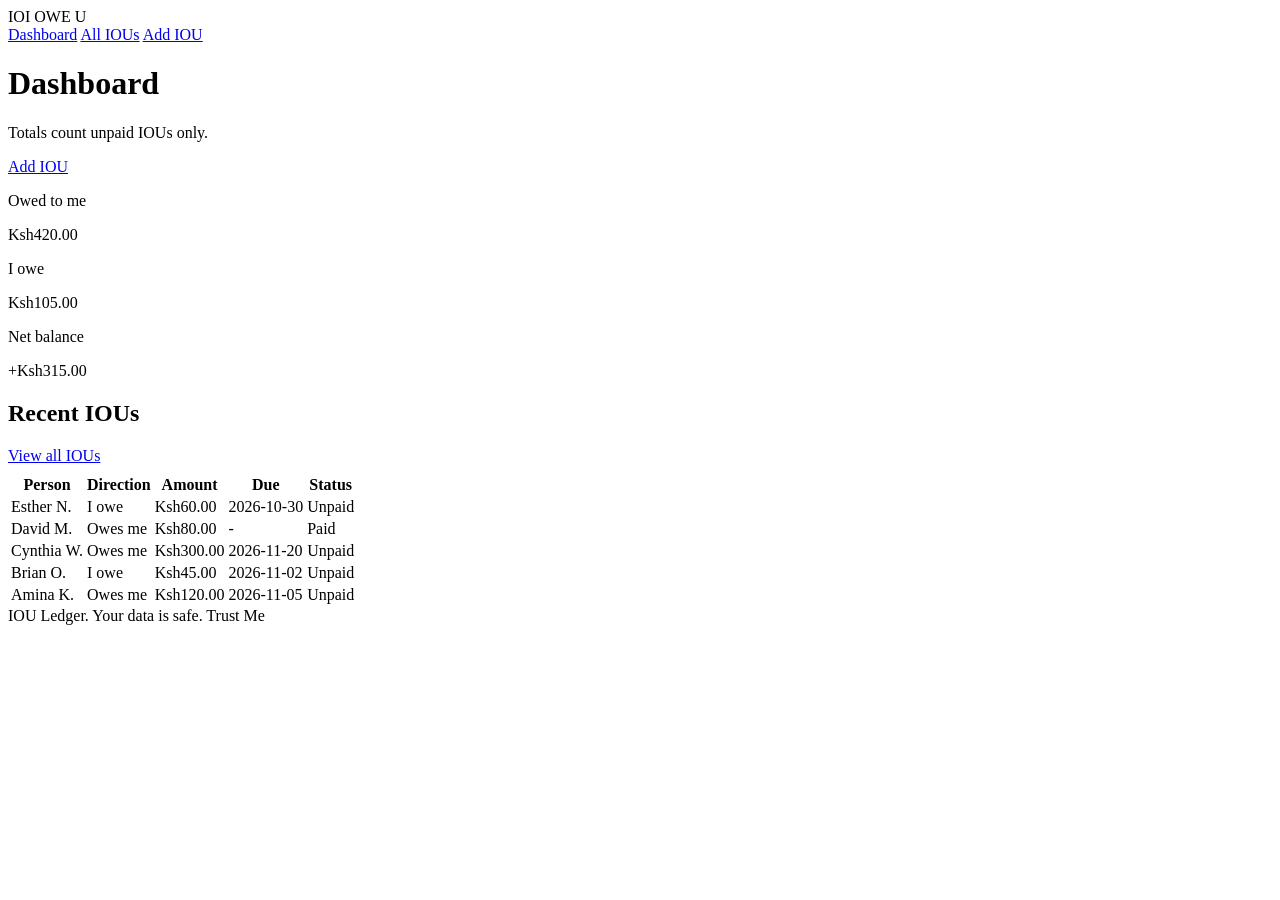
==== index.html @ d8842d18 "add script tag for JavaScript connection in index.html" ====
<!DOCTYPE html>
<html lang="en">
<head>
    <meta charset="UTF-8">
    <meta name="viewport" content="width=device-width, initial-scale=1.0">
    <title>IOU ledger - Dashboard</title>
     <link rel="preconnect" href="https://fonts.googleapis.com">
     <link rel="preconnect" href="https://fonts.gstatic.com" crossorigin>
     <link href="https://fonts.googleapis.com/css2?family=DynaPuff:wght@400..700&display=swap" rel="stylesheet">
     <link rel="stylesheet" href="style.css">
</head>
<body>
    <header>
        <div class = "wrap bar">
            <div class="logo"> <span class="mark">IO</span>I OWE U</div>
            <nav aria-label="Main">
                <a href="index.html" aria-current="page">Dashboard</a>
                <a href="ious.html">All IOUs</a>
                <a href="add.html">Add IOU</a>
            </nav>

        </div>
    </header>

    <main>
        <div class="head">
            <div>
                <h1>Dashboard</h1>
                <p class="sub">Totals count unpaid IOUs only.</p>
            </div>
            <a href="add.html" class="btn primary">Add IOU</a>
        </div>

        <!-- section tells the browser that this section is for totals -->
        <section class="stats" aria-label="Totals">
            <div class="card"><p class="lbl">Owed to me</p><p class="big">Ksh420.00</p></div>
            <div class="card"><p class="lbl">I owe</p><p class="big">Ksh105.00</p></div>
            <div class="card"><p class="lbl">Net balance</p><p class="big">+Ksh315.00</p></div>
        </section>


        <section class="card" aria-label="Recent IOUs">
            <div class="head" style="margin-bottom: 8px;">
                <h2>Recent IOUs</h2>
                <a href="ious.html">View all IOUs</a>
            </div>
            <div class="tw">
                <table>
                    <thead>
                        <tr><th>Person</th><th>Direction</th><th>Amount</th><th>Due</th><th>Status</th></tr>
                    </thead>
                    <tbody>
                         <tr><td>Esther N.</td><td><span class="pill out">I owe</span></td><td>Ksh60.00</td><td>2026-10-30</td><td><span class="pill unpaid">Unpaid</span></td></tr>
                         <tr class="done"><td>David M.</td><td><span class="pill in">Owes me</span></td><td class="amount">Ksh80.00</td><td>-</td><td><span class="pill paid">Paid</span></td></tr>
                         <tr><td>Cynthia W.</td><td><span class="pill in">Owes me</span></td><td>Ksh300.00</td><td>2026-11-20</td><td><span class="pill unpaid">Unpaid</span></td></tr>
                         <tr><td>Brian O.</td><td><span class="pill out">I owe</span></td><td>Ksh45.00</td><td>2026-11-02</td><td><span class="pill unpaid">Unpaid</span></td></tr>
                         <tr><td>Amina K.</td><td><span class="pill in">Owes me</span></td><td>Ksh120.00</td><td>2026-11-05</td><td><span class="pill unpaid">Unpaid</span></td></tr>
                    </tbody>
                </table>
            </div>
        </section>
    </main>

    <footer>
        <div class="wrap">IOU Ledger. Your data is safe. Trust Me</div>
    </footer>
    <!-- connecting the javascript -->
     <script src="storage.js"></script>
</body>
</html>
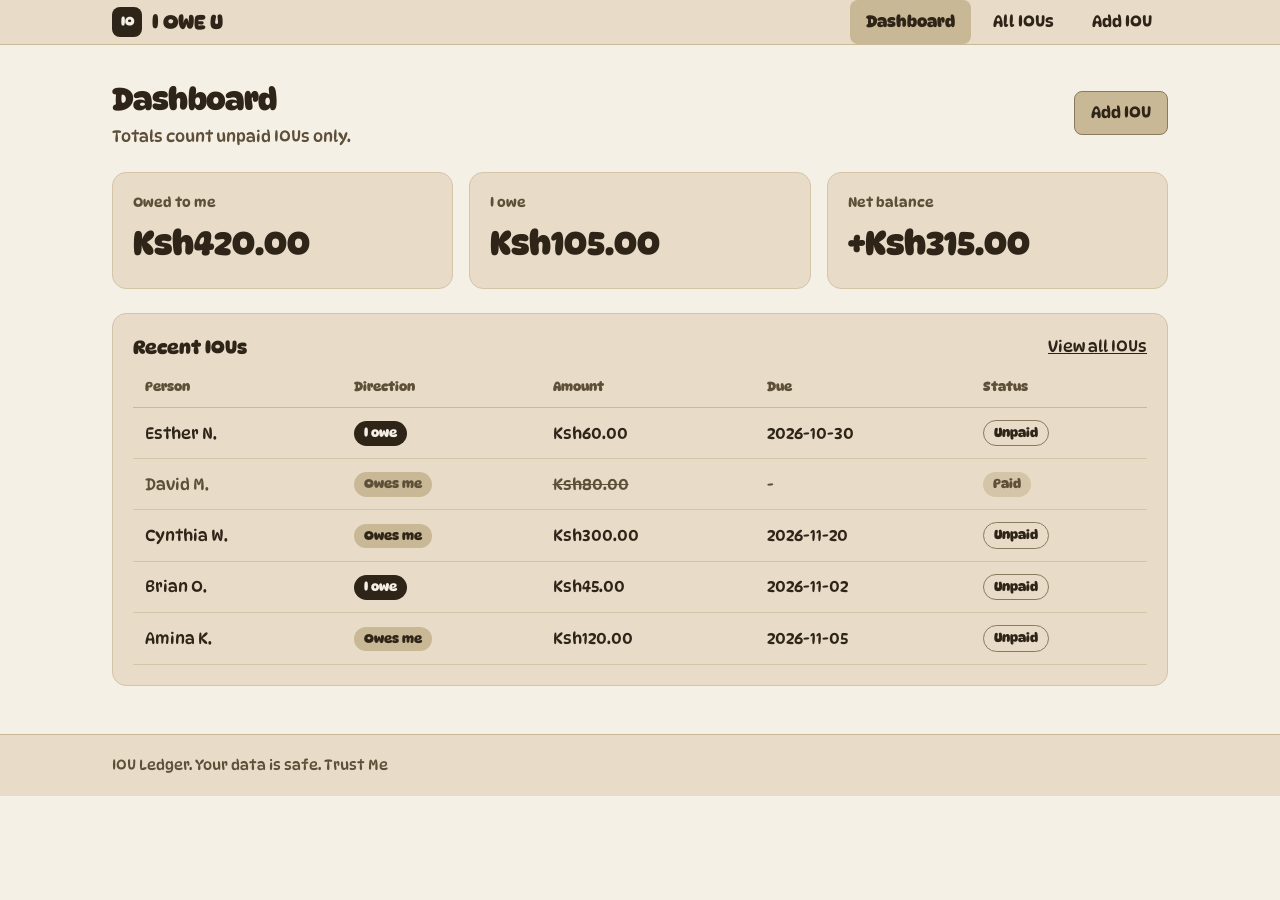
==== commit 1722b291: "fix: restructure dashboard layout and improve section organization in index.html" ====
--- a/index.html
+++ b/index.html
@@ -23,23 +23,23 @@
     </header>
 
     <main>
-        <div class="head">
+        <div class="wrap">
+            <div class="head">
             <div>
                 <h1>Dashboard</h1>
                 <p class="sub">Totals count unpaid IOUs only.</p>
             </div>
             <a href="add.html" class="btn primary">Add IOU</a>
-        </div>
+             </div>
 
-        <!-- section tells the browser that this section is for totals -->
-        <section class="stats" aria-label="Totals">
+            <!-- section tells the browser that this section is for totals -->
+            <section class="stats" aria-label="Totals">
             <div class="card"><p class="lbl">Owed to me</p><p class="big">Ksh420.00</p></div>
             <div class="card"><p class="lbl">I owe</p><p class="big">Ksh105.00</p></div>
             <div class="card"><p class="lbl">Net balance</p><p class="big">+Ksh315.00</p></div>
-        </section>
+            </section>
 
-
-        <section class="card" aria-label="Recent IOUs">
+            <section class="card" aria-label="Recent IOUs">
             <div class="head" style="margin-bottom: 8px;">
                 <h2>Recent IOUs</h2>
                 <a href="ious.html">View all IOUs</a>
@@ -58,7 +58,8 @@
                     </tbody>
                 </table>
             </div>
-        </section>
+             </section>
+        </div>
     </main>
 
     <footer>
@@ -66,5 +67,7 @@
     </footer>
     <!-- connecting the javascript -->
      <script src="storage.js"></script>
+     <script src="dashboard.js"></script>
+     
 </body>
 </html>
--- a/style.css
+++ b/style.css
@@ -0,0 +1,122 @@
+
+/* re-usable color codes */
+:root {
+  --palette-1: #f5f0e6;
+  --palette-2: #e8dcc8;
+  --palette-3: #d4c4a8;
+  --palette-4: #c9b896;
+  --palette-5: #b8a888;
+  --ink: #2e2417;     /* dark text so it stays readable on beige */
+  --muted: #5e4f39;   /* softer text for labels */
+  --line: #8a7a5c;    /* borders on inputs and buttons */
+  --danger: #8b1a12;  /* error text and delete buttons */
+}
+
+* { box-sizing: border-box; }
+
+body {
+  margin: 0;
+  font-family: "DynaPuff", system-ui, sans-serif;
+  background: var(--palette-1);
+  color: var(--ink);
+  line-height: 1.45;
+}
+
+/* some rules */
+a { color: var(--ink); }
+/* Shows a visible outline around the item */
+:focus-visible { outline: 3px solid var(--ink); outline-offset: 2px; }
+[hidden] { display: none !important; }
+
+.wrap { max-width: 1120px; margin: 0 auto; padding: 0 24px; }
+
+/* ---------- Header, navigation, footer ---------- */
+header { background: var(--palette-2); border-bottom: 1px solid var(--palette-4); }
+footer { background: var(--palette-2); border-top: 1px solid var(--palette-4); padding: 20px 0; color: var(--muted); font-size: 0.9rem; }
+
+.bar { display: flex; flex-wrap: wrap; align-items: center; justify-content: space-between; gap: 12px; padding: 14px 0; }
+.logo { display: flex; align-items: center; gap: 10px; font-weight: 700; font-size: 1.25rem; }
+.mark { width: 30px; height: 30px; border-radius: 8px; background: var(--ink); color: var(--palette-1); display: flex; align-items: center; justify-content: center; font-size: 0.8rem; }
+
+nav { display: flex; flex-wrap: wrap; gap: 6px; }
+nav a { display: flex; align-items: center; min-height: 44px; padding: 0 16px; border-radius: 8px; text-decoration: none; font-weight: 500; }
+nav a:hover { background: var(--palette-3); }
+nav a[aria-current="page"] { background: var(--palette-4); font-weight: 700; }
+
+/* ---------- Page layout ------ */
+main { padding: 32px 0 48px; }
+h1 { margin: 0; font-size: 1.9rem; letter-spacing: -0.02em; }
+h2 { margin: 0; font-size: 1.15rem; }
+.sub { margin: 4px 0 0; color: var(--muted); }
+.lbl { margin: 0; font-size: 0.85rem; font-weight: 500; color: var(--muted); }
+
+.head { display: flex; flex-wrap: wrap; align-items: center; justify-content: space-between; gap: 12px; margin-bottom: 24px; }
+.card { background: var(--palette-2); border: 1px solid var(--palette-3); border-radius: 14px; padding: 20px; }
+.stats { display: grid; gap: 16px; grid-template-columns: repeat(auto-fit, minmax(240px, 1fr)); margin-bottom: 24px; }
+.big { margin: 6px 0 0; font-size: 2.1rem; font-weight: 700; }
+
+/* ---------- Buttons and pills ---------- */
+.btn { display: inline-flex; align-items: center; justify-content: center; min-height: 44px; padding: 0 16px; border-radius: 8px; border: 1px solid var(--line); background: var(--palette-1); color: var(--ink); font: inherit; font-weight: 500; text-decoration: none; cursor: pointer; }
+.btn:hover { background: var(--palette-3); }
+.btn.primary { background: var(--palette-4); }
+.btn.primary:hover { background: var(--palette-5); }
+.btn.danger { color: var(--danger); }
+
+.pill { display: inline-block; padding: 3px 10px; border-radius: 99px; font-size: 0.8rem; font-weight: 700; }
+.pill.in { background: var(--palette-4); }                         /* they owe me */
+.pill.out { background: var(--ink); color: var(--palette-1); }     /* I owe them */
+.pill.paid { background: var(--palette-3); color: var(--muted); }
+.pill.unpaid { border: 1px solid var(--line); }
+
+/* ---------- Tables ---------- */
+.tw { overflow-x: auto; }
+table { width: 100%; border-collapse: collapse; }
+th { text-align: left; font-size: 0.8rem; color: var(--muted); padding: 10px 12px; border-bottom: 1px solid var(--palette-4); white-space: nowrap; }
+td { padding: 12px; border-bottom: 1px solid var(--palette-3); white-space: nowrap; }
+tr.done td { color: var(--muted); }
+tr.done .amount { text-decoration: line-through; }
+
+/* ---------- Filters and forms ---------- */
+.filters { display: flex; flex-wrap: wrap; gap: 16px; align-items: flex-end; margin-bottom: 16px; }
+.filters > div { flex: 1 1 160px; }
+.filters > div.wide { flex: 2 1 240px; }
+
+.field { margin-bottom: 18px; }
+input, select, textarea { display: block; width: 100%; min-height: 44px; margin-top: 6px; padding: 0 12px; border: 1px solid var(--line); border-radius: 8px; background: var(--palette-1); color: var(--ink); font: inherit; }
+textarea { padding: 10px 12px; min-height: 96px; resize: vertical; }
+input::placeholder, textarea::placeholder { color: var(--muted); }
+
+fieldset { border: 0; margin: 0 0 18px; padding: 0; }
+.choices { display: flex; flex-wrap: wrap; gap: 12px; margin-top: 6px; }
+.choice { display: flex; align-items: center; gap: 10px; flex: 1 1 160px; min-height: 44px; padding: 0 14px; border: 1px solid var(--line); border-radius: 8px; background: var(--palette-1); }
+.choice input { width: auto; min-height: 0; margin: 0; }
+
+.error { margin: 6px 0 0; color: var(--danger); font-size: 0.9rem; font-weight: 500; }
+.success { margin: 0 0 20px; padding: 12px 14px; border-radius: 8px; background: var(--palette-4); font-weight: 500; }
+
+.split { display: flex; flex-wrap: wrap; gap: 16px; align-items: flex-start; }
+.split .main-col { flex: 1.4 1 360px; }
+.split .side-col { flex: 1 1 280px; }
+.recent { list-style: none; margin: 16px 0 0; padding: 0; }
+.recent li { display: flex; flex-wrap: wrap; justify-content: space-between; gap: 8px; padding: 12px 0; border-bottom: 1px solid var(--palette-3); }
+.recent li:last-child { border-bottom: 0; }
+
+/* ---------- Responsive: mobile, tablet, desktop ---------- */
+@media (max-width: 600px) {
+  .wrap { padding: 0 16px; }
+  h1 { font-size: 1.5rem; }
+  .big { font-size: 1.7rem; }
+  nav { width: 100%; }
+  nav a { flex: 1 1 auto; justify-content: center; padding: 0 10px; }
+  .head .btn { width: 100%; }
+}
+
+@media (min-width: 601px) and (max-width: 1024px) {
+  .wrap { padding: 0 24px; }
+  .stats { grid-template-columns: repeat(2, 1fr); }
+}
+
+@media (min-width: 1025px) {
+  .wrap { padding: 0 32px; }
+  .stats { grid-template-columns: repeat(3, 1fr); }
+}
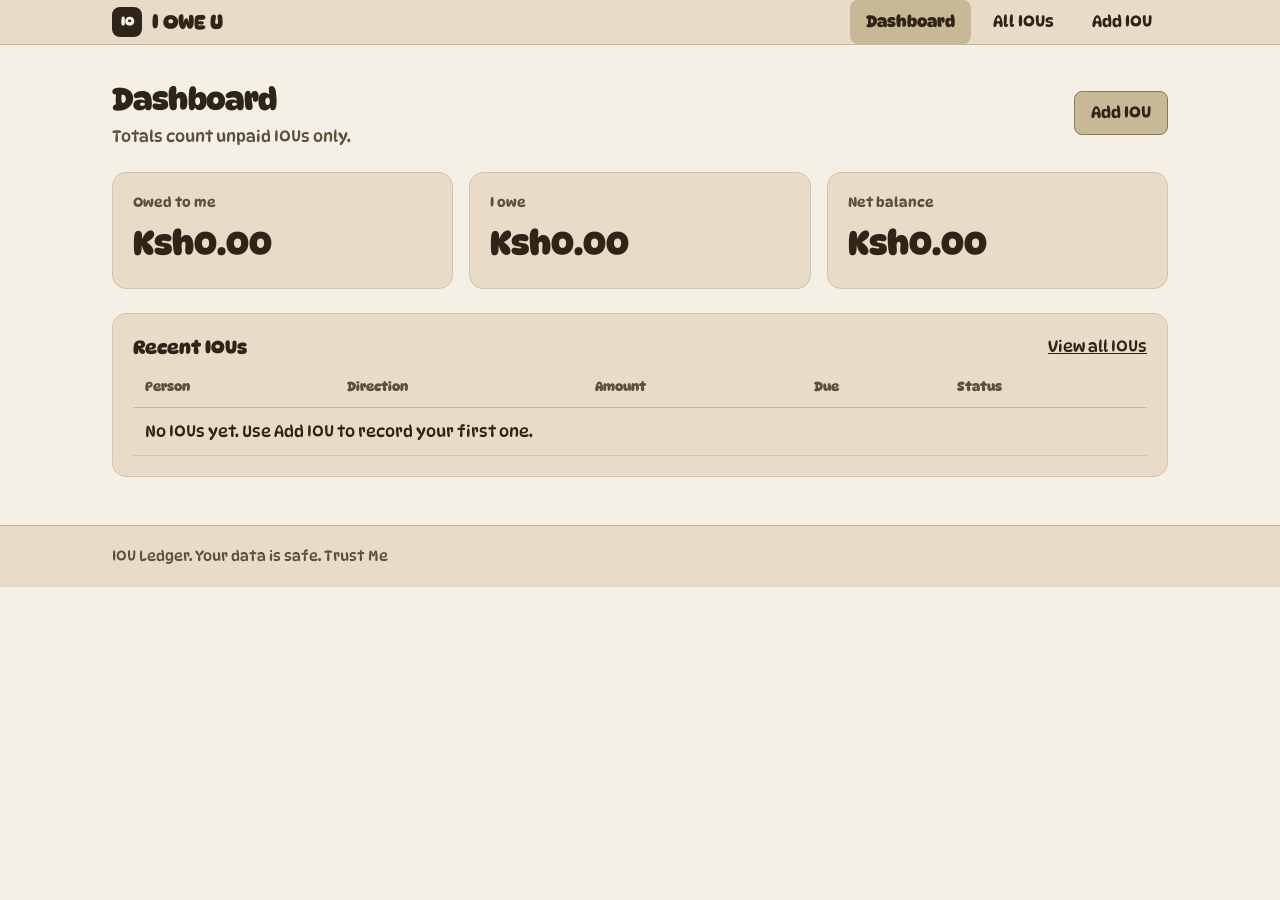
==== commit cc0f741a: "fix: update dashboard to use dynamic IDs and prepare recent IOUs table for data population" ====
--- a/index.html
+++ b/index.html
@@ -33,33 +33,28 @@
              </div>
 
             <!-- section tells the browser that this section is for totals -->
+            <!-- the ids below are how dashboard.js finds each number -->
             <section class="stats" aria-label="Totals">
-            <div class="card"><p class="lbl">Owed to me</p><p class="big">Ksh420.00</p></div>
-            <div class="card"><p class="lbl">I owe</p><p class="big">Ksh105.00</p></div>
-            <div class="card"><p class="lbl">Net balance</p><p class="big">+Ksh315.00</p></div>
+                <div class="card"><p class="lbl">Owed to me</p><p class="big" id="owed-to-me">Ksh0.00</p></div>
+                <div class="card"><p class="lbl">I owe</p><p class="big" id="i-owe">Ksh0.00</p></div>
+                <div class="card"><p class="lbl">Net balance</p><p class="big" id="net-balance">Ksh0.00</p></div>
             </section>
 
             <section class="card" aria-label="Recent IOUs">
-            <div class="head" style="margin-bottom: 8px;">
-                <h2>Recent IOUs</h2>
-                <a href="ious.html">View all IOUs</a>
-            </div>
-            <div class="tw">
-                <table>
-                    <thead>
-                        <tr><th>Person</th><th>Direction</th><th>Amount</th><th>Due</th><th>Status</th></tr>
-                    </thead>
-                    <tbody>
-                         <tr><td>Esther N.</td><td><span class="pill out">I owe</span></td><td>Ksh60.00</td><td>2026-10-30</td><td><span class="pill unpaid">Unpaid</span></td></tr>
-                         <tr class="done"><td>David M.</td><td><span class="pill in">Owes me</span></td><td class="amount">Ksh80.00</td><td>-</td><td><span class="pill paid">Paid</span></td></tr>
-                         <tr><td>Cynthia W.</td><td><span class="pill in">Owes me</span></td><td>Ksh300.00</td><td>2026-11-20</td><td><span class="pill unpaid">Unpaid</span></td></tr>
-                         <tr><td>Brian O.</td><td><span class="pill out">I owe</span></td><td>Ksh45.00</td><td>2026-11-02</td><td><span class="pill unpaid">Unpaid</span></td></tr>
-                         <tr><td>Amina K.</td><td><span class="pill in">Owes me</span></td><td>Ksh120.00</td><td>2026-11-05</td><td><span class="pill unpaid">Unpaid</span></td></tr>
-                    </tbody>
-                </table>
-            </div>
-             </section>
-        </div>
+                <div class="head" style="margin-bottom: 8px;">
+                    <h2>Recent IOUs</h2>
+                    <a href="ious.html">View all IOUs</a>
+                </div>
+                <div class="tw">
+                    <table>
+                        <thead>
+                            <tr><th>Person</th><th>Direction</th><th>Amount</th><th>Due</th><th>Status</th></tr>
+                        </thead>
+                        <!-- dashboard.js fills this table body -->
+                        <tbody id="recent-body"></tbody>
+                    </table>
+                </div>
+            </section>        </div>
     </main>
 
     <footer>
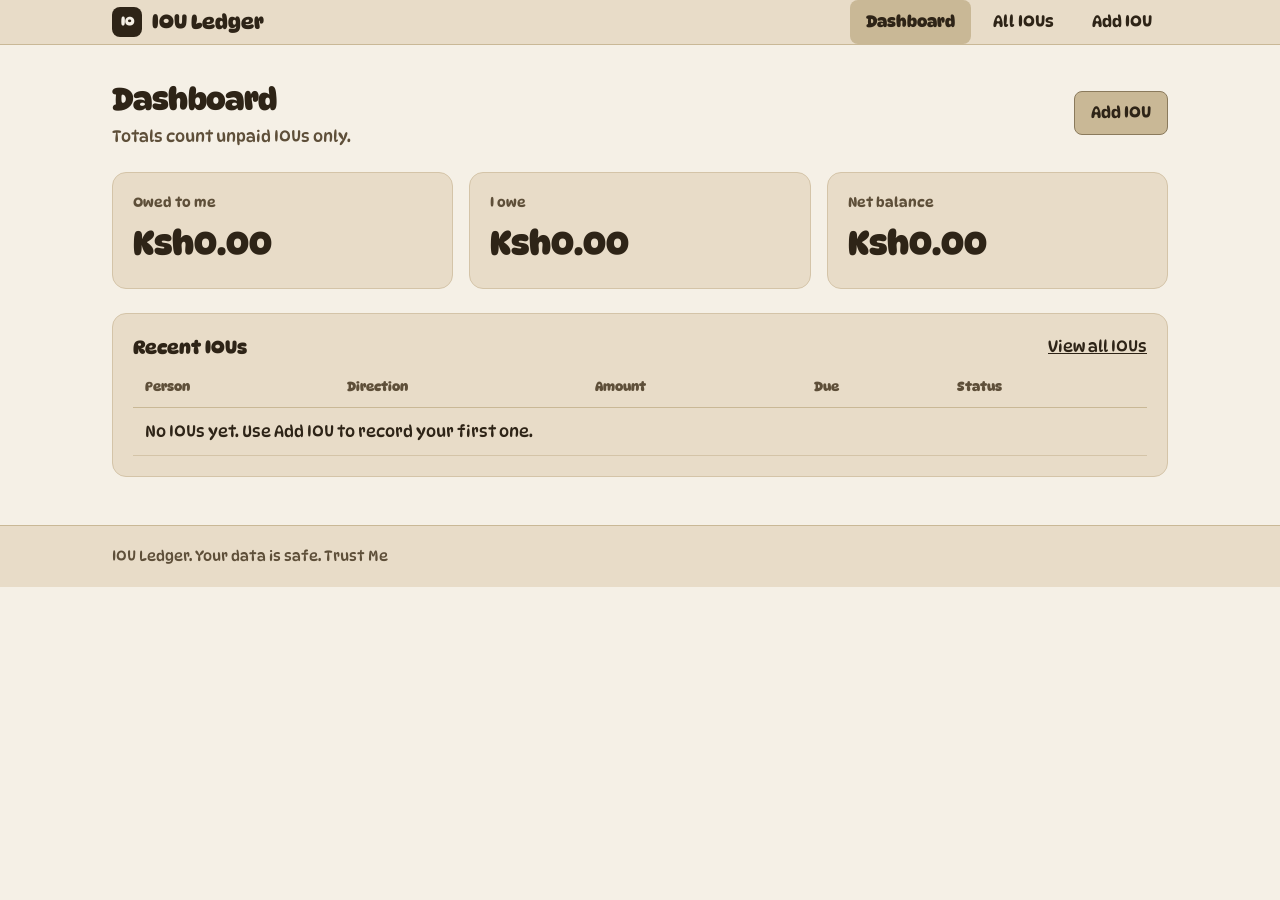
==== commit 2ba35ddf: "fix: update logo text for consistency in branding" ====
--- a/index.html
+++ b/index.html
@@ -12,7 +12,7 @@
 <body>
     <header>
         <div class = "wrap bar">
-            <div class="logo"> <span class="mark">IO</span>I OWE U</div>
+            <div class="logo"> <span class="mark">IO</span>IOU Ledger</div>
             <nav aria-label="Main">
                 <a href="index.html" aria-current="page">Dashboard</a>
                 <a href="ious.html">All IOUs</a>
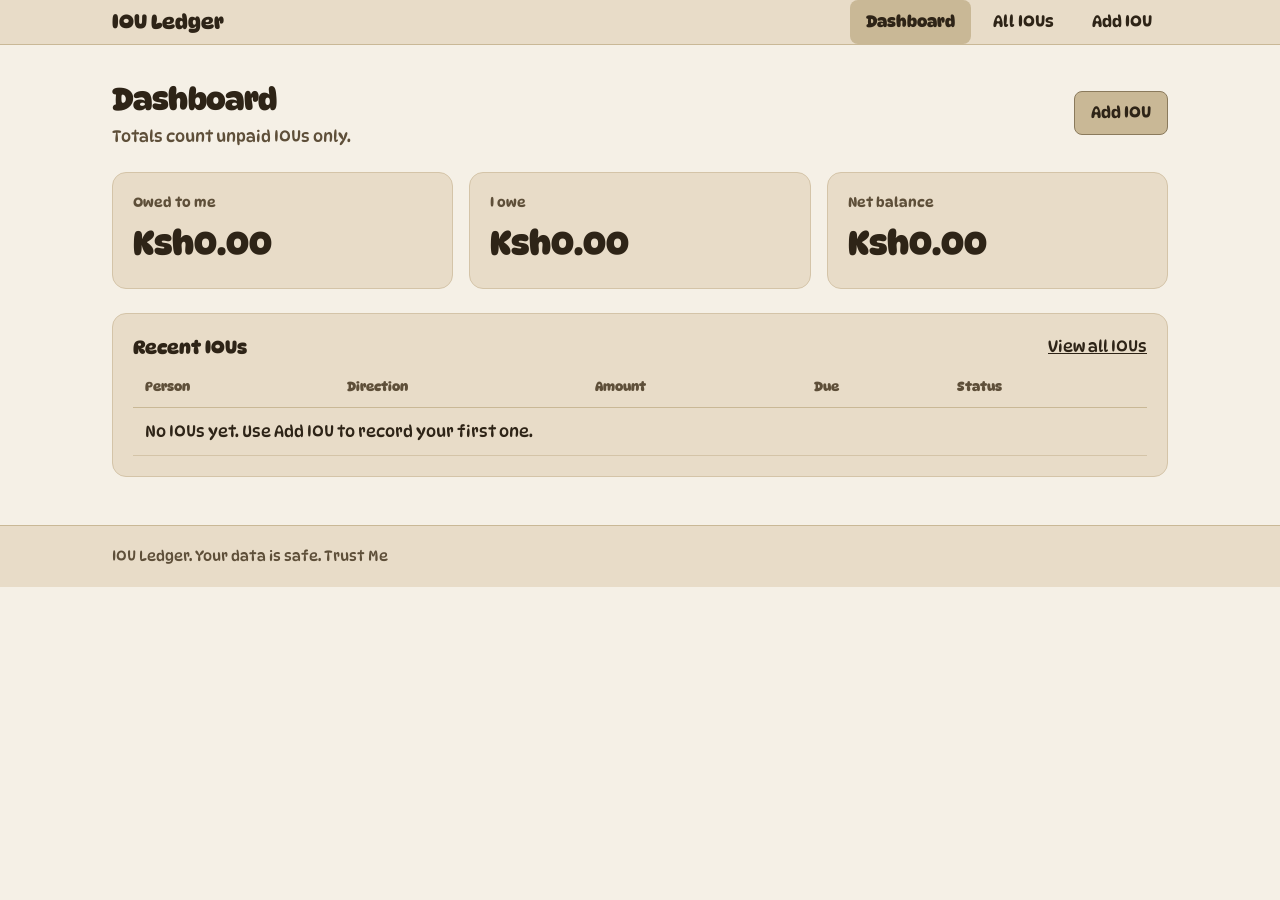
==== commit abd23c86: "fix: update logo text for consistency across all pages" ====
--- a/index.html
+++ b/index.html
@@ -12,7 +12,7 @@
 <body>
     <header>
         <div class = "wrap bar">
-            <div class="logo"> <span class="mark">IO</span>IOU Ledger</div>
+            <div class="logo">IOU Ledger</div>
             <nav aria-label="Main">
                 <a href="index.html" aria-current="page">Dashboard</a>
                 <a href="ious.html">All IOUs</a>
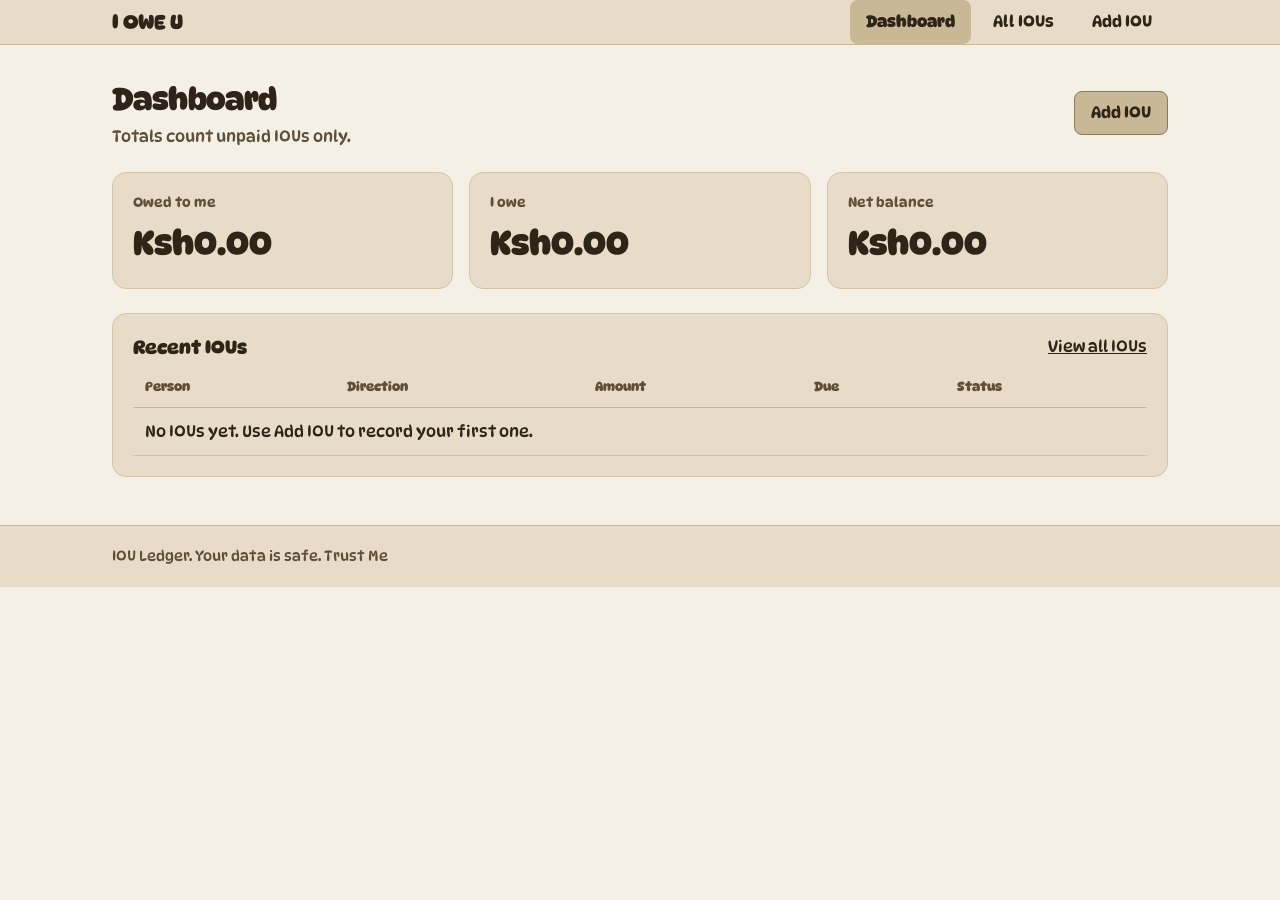
==== commit a3f0fbf4: "fix: update logo text for consistency across all pages" ====
--- a/index.html
+++ b/index.html
@@ -12,7 +12,7 @@
 <body>
     <header>
         <div class = "wrap bar">
-            <div class="logo">IOU Ledger</div>
+            <div class="logo">I OWE U</div>
             <nav aria-label="Main">
                 <a href="index.html" aria-current="page">Dashboard</a>
                 <a href="ious.html">All IOUs</a>
